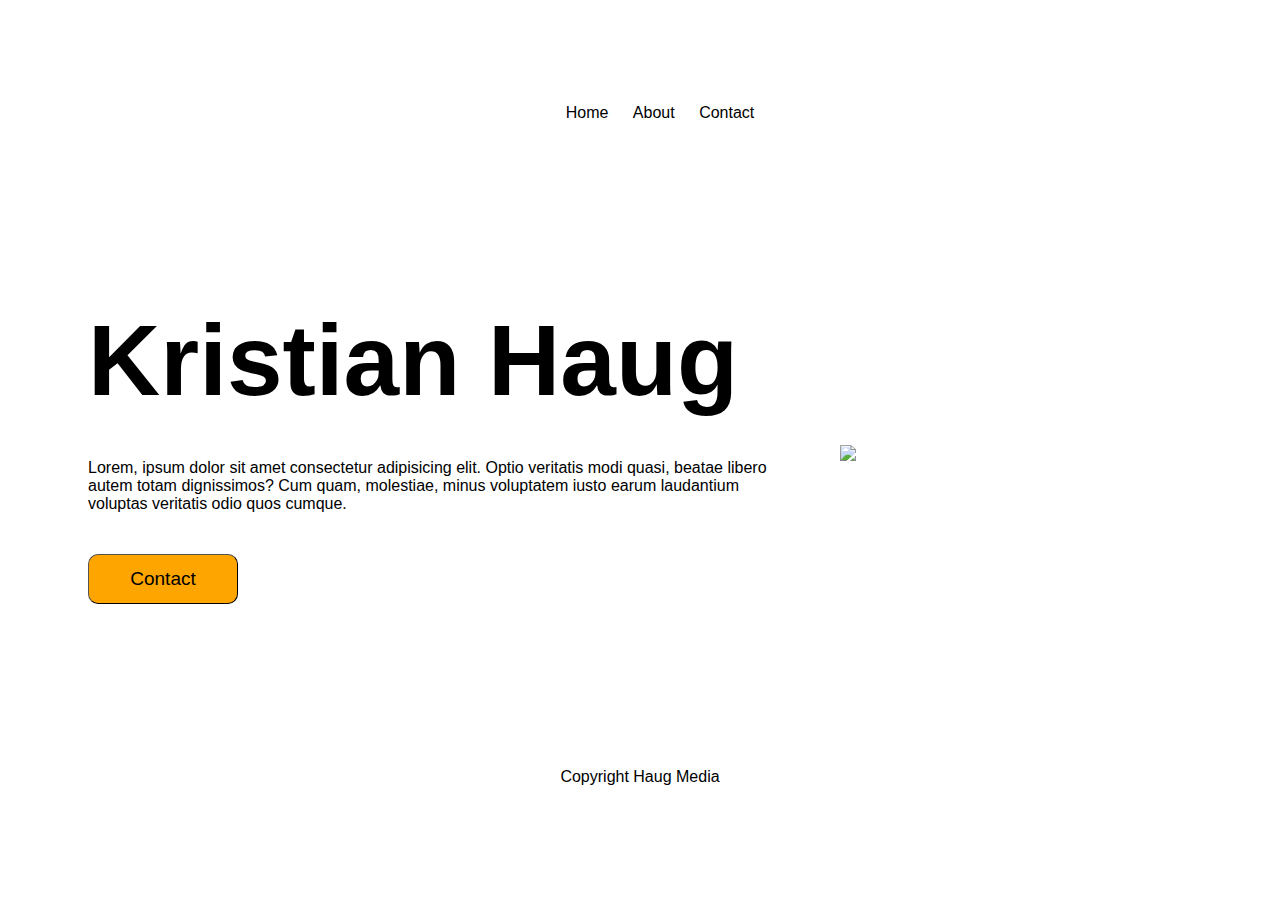
==== index.html @ b012b88b "Add files via upload" ====
<!DOCTYPE html>
<html lang="en">
<head>
    <meta charset="UTF-8">
    <meta name="viewport" content="width=device-width, initial-scale=1.0">
    <link href="style.css" rel="stylesheet" type="text/css">
    <title>WS17</title>
</head>
<body>
    <div class="mainwrapper">
    <nav>
        <ul> 
            <li class="nav">Home</li>
            <li class="nav">About</li>
            <li class="nav">Contact</li>
        </ul>
    </nav>
    <main class="hero">
        <div class="contentcontainer">
            <div class="h1container">
                <h1>Kristian Haug</h1> 
                <p>Lorem, ipsum dolor sit amet consectetur adipisicing elit. Optio veritatis modi quasi, beatae libero autem totam dignissimos? Cum quam, molestiae, minus voluptatem iusto earum laudantium voluptas veritatis odio quos cumque.</p>
                <button>Contact</button>
            </div>               
            <div class="imgcontainer">
                <img src="images/Haug Estera Rezised.jpg">
            </div>
        </div>
    </main>
</div>
    <footer>Copyright Haug Media</footer>
</body>
</html>
---- style.css ----
body {
    display: flex;
    flex-direction: column;
    align-items: center;
    padding: 5rem;
    font-family: Verdana, Geneva, Tahoma, sans-serif;
}

main {
    display: flex;
    align-items: center;
    height: 70vh;
  
}

.contentcontainer {
    display: grid;
    grid-template-columns: 2fr 1fr;
    gap: 35px;
}

h1 {
    font-size: 100px;
    font-family: Verdana, Geneva, Tahoma, sans-serif;
    margin: 0;
}

.h1container {
    display: flex;
    flex-direction: column;
    justify-content: center;
    gap: 25px;
}

.mainwrapper {
    max-width: 1440px;
}

button {
    width: 150px;
    height: 50px;
    border-radius: 10px;
    border-width: 1px;
    background-color: #ffa500;
    font-size: 19px;
    font-weight: 300;
    align-self: flex-start;
}
li {
    list-style: none;
    display: inline;
    margin: 10px;
}
.imgcontainer {
    display: flex;
    justify-content: center;
    align-items: center;
}
img {
    width: 75%;
    min-width: 347px;
}

nav {
    display: flex;
    justify-content: space-around;
}

footer {
    display: flex;
    justify-content: center;
}
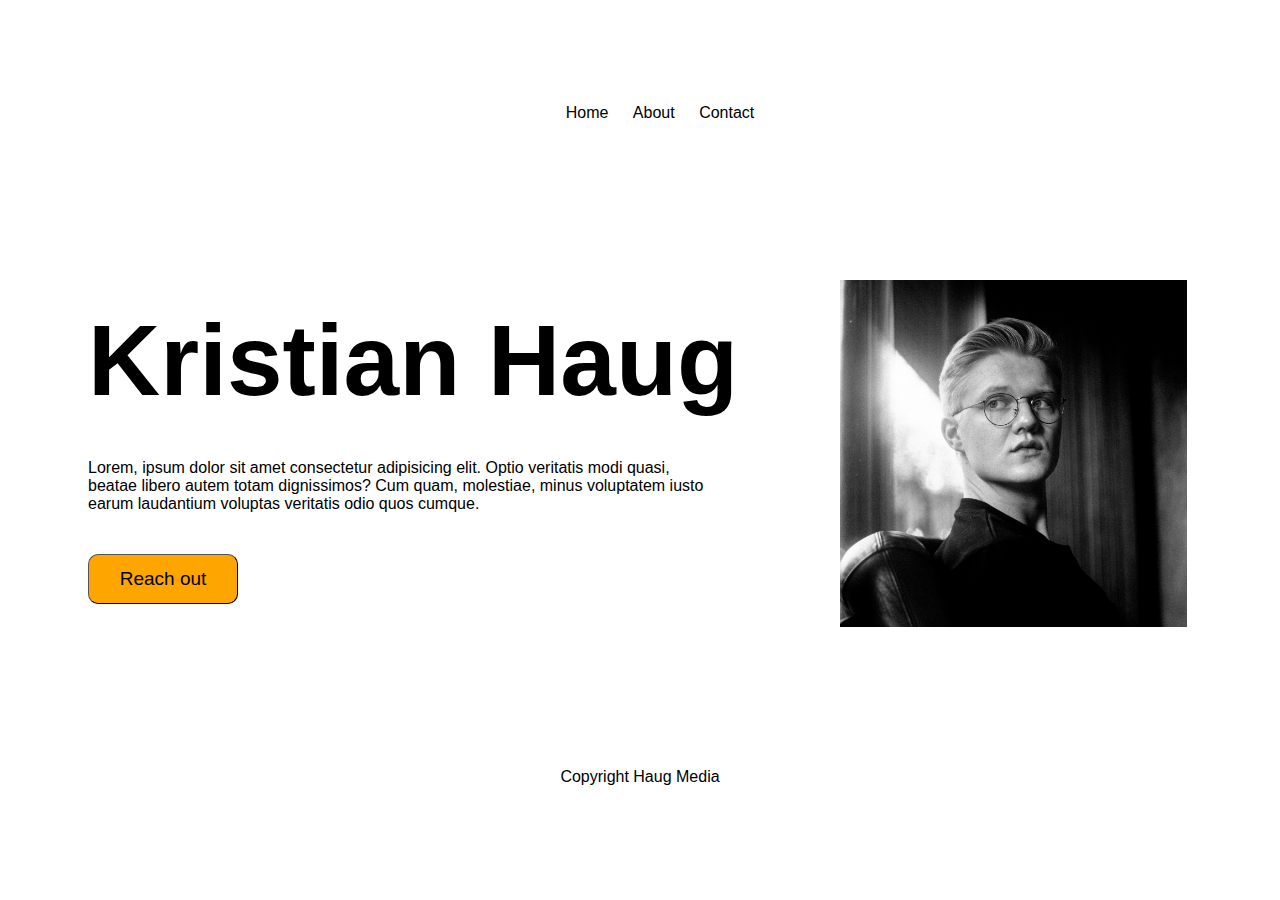
==== commit 447a7fc6: "Add files via upload" ====
--- a/index.html
+++ b/index.html
@@ -19,8 +19,8 @@
         <div class="contentcontainer">
             <div class="h1container">
                 <h1>Kristian Haug</h1> 
-                <p>Lorem, ipsum dolor sit amet consectetur adipisicing elit. Optio veritatis modi quasi, beatae libero autem totam dignissimos? Cum quam, molestiae, minus voluptatem iusto earum laudantium voluptas veritatis odio quos cumque.</p>
-                <button>Contact</button>
+                <p id="bodyTxt">Lorem, ipsum dolor sit amet consectetur adipisicing elit. Optio veritatis modi quasi, beatae libero autem totam dignissimos? Cum quam, molestiae, minus voluptatem iusto earum laudantium voluptas veritatis odio quos cumque.</p>
+                <button id="contactBtn">Reach out</button>
             </div>               
             <div class="imgcontainer">
                 <img src="images/Haug Estera Rezised.jpg">
@@ -29,5 +29,6 @@
     </main>
 </div>
     <footer>Copyright Haug Media</footer>
+    <script src="script.js" type="text/javascript"></script>
 </body>
 </html>--- a/style.css
+++ b/style.css
@@ -32,6 +32,10 @@
     gap: 25px;
 }
 
+p {
+    padding-right: 5rem;
+}
+
 .mainwrapper {
     max-width: 1440px;
 }
@@ -45,6 +49,10 @@
     font-size: 19px;
     font-weight: 300;
     align-self: flex-start;
+}
+
+button:hover {
+    cursor: pointer;
 }
 li {
     list-style: none;
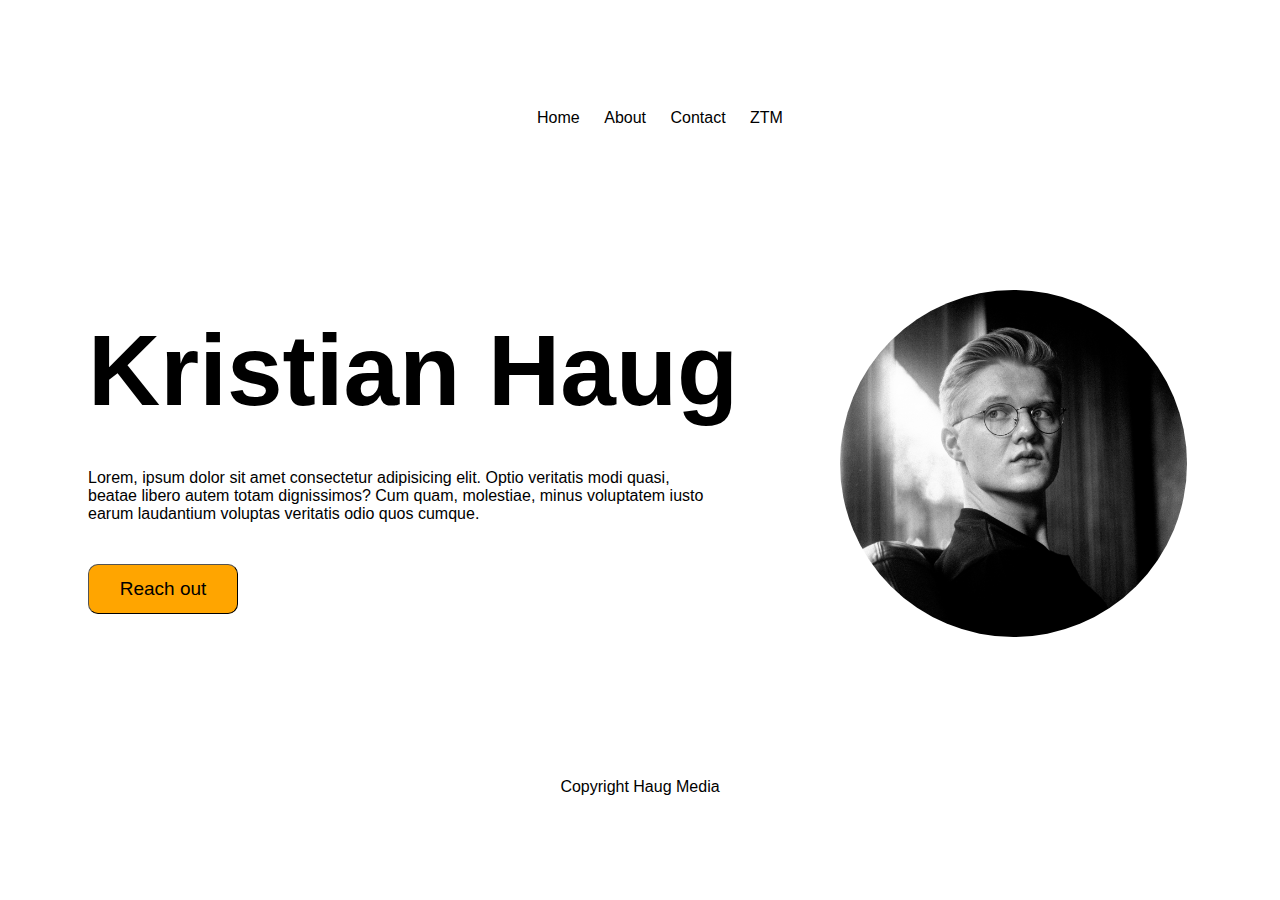
==== commit 9693ffe4: "Add files via upload" ====
--- a/index.html
+++ b/index.html
@@ -13,6 +13,7 @@
             <li class="nav">Home</li>
             <li class="nav">About</li>
             <li class="nav">Contact</li>
+            <a href="ztm.html"><li class="nav">ZTM</li></a>
         </ul>
     </nav>
     <main class="hero">
--- a/style.css
+++ b/style.css
@@ -1,3 +1,4 @@
+
 body {
     display: flex;
     flex-direction: column;
@@ -10,6 +11,7 @@
     display: flex;
     align-items: center;
     height: 70vh;
+    min-height: 600px;
   
 }
 
@@ -25,6 +27,10 @@
     margin: 0;
 }
 
+a {
+    text-decoration: none;
+    color: black;
+}
 .h1container {
     display: flex;
     flex-direction: column;
@@ -35,6 +41,8 @@
 p {
     padding-right: 5rem;
 }
+
+
 
 .mainwrapper {
     max-width: 1440px;
@@ -59,6 +67,10 @@
     display: inline;
     margin: 10px;
 }
+
+li:hover {
+    cursor: pointer;
+}
 .imgcontainer {
     display: flex;
     justify-content: center;
@@ -67,11 +79,13 @@
 img {
     width: 75%;
     min-width: 347px;
+    border-radius: 50%;
 }
 
 nav {
     display: flex;
     justify-content: space-around;
+    margin: 5px;
 }
 
 footer {
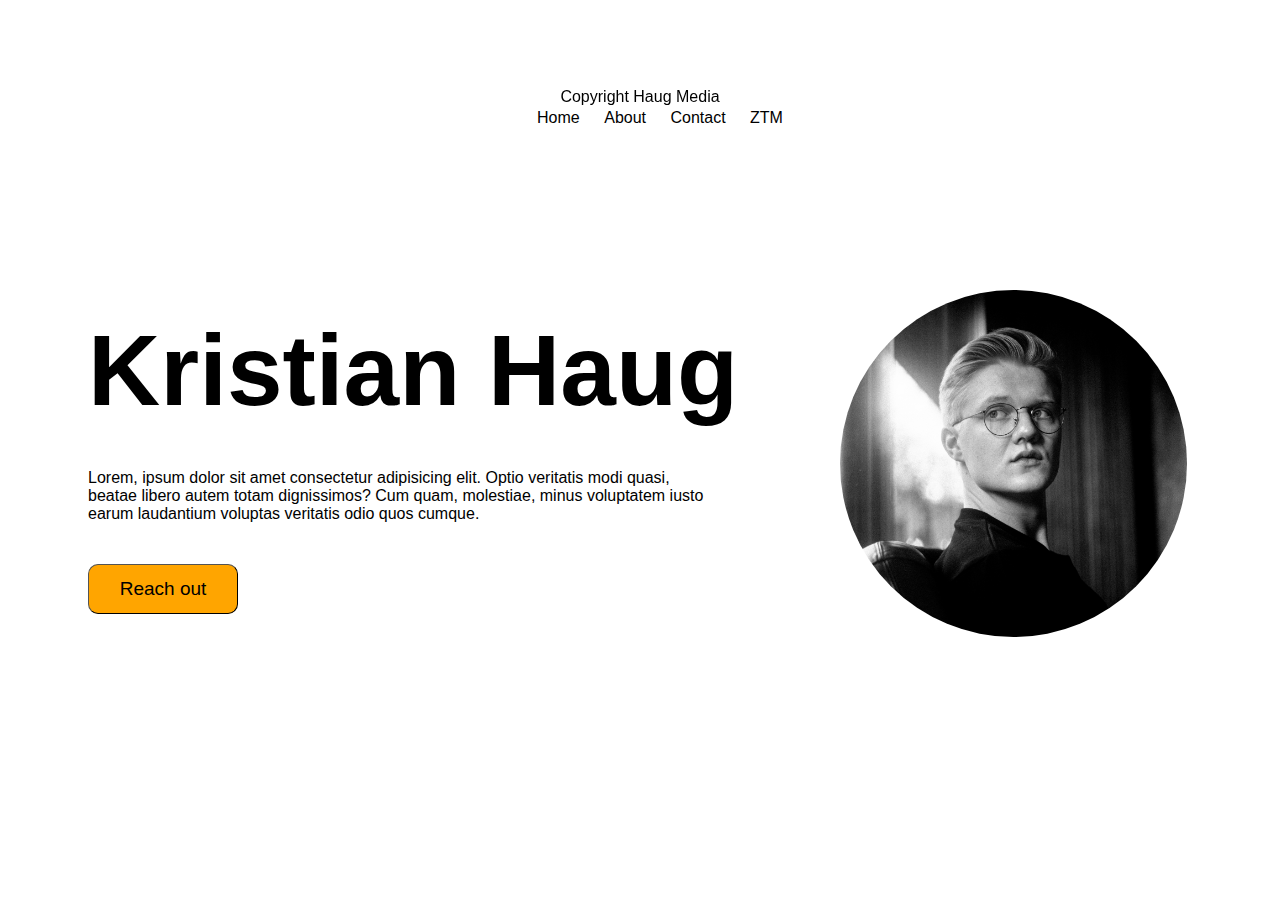
==== commit 19782d55: "Add files via upload" ====
--- a/index.html
+++ b/index.html
@@ -13,7 +13,7 @@
             <li class="nav">Home</li>
             <li class="nav">About</li>
             <li class="nav">Contact</li>
-            <a href="ztm.html"><li class="nav">ZTM</li></a>
+            <li class="nav"><a href="ztm.html"></a>ZTM</a></li>
         </ul>
     </nav>
     <main class="hero">
@@ -24,7 +24,7 @@
                 <button id="contactBtn">Reach out</button>
             </div>               
             <div class="imgcontainer">
-                <img src="images/Haug Estera Rezised.jpg">
+                <img src="images/Haug Estera Rezised.jpg" alt="picture of blonde norwegian black and white handsome">
             </div>
         </div>
     </main>
--- a/style.css
+++ b/style.css
@@ -89,6 +89,69 @@
 }
 
 footer {
-    display: flex;
-    justify-content: center;
-}+    position: fixed;
+}
+
+@media only screen and (max-width: 600px) {
+    body {
+
+    }
+    h1 {
+        font-size: 2rem;
+        margin: 10px;
+        padding: 0px 20px;
+    }
+
+    h2 {
+        font-size: 0.6rem;
+    }
+
+    li {
+        font-size: 0.8rem;
+    }
+    ul {
+        display: flex;
+        justify-content: center;
+        align-items: center;
+        padding: 0;
+        margin: 0;
+    }
+
+    p {
+        padding: 0;
+        margin-bottom: 150px;
+    }
+
+    img {
+        width: 75%;
+        min-width: 150px;
+        border-radius: 50%;
+    }
+
+    .contentcontainer {
+        display: grid;
+        margin-top: 100px;
+        grid-template-columns: 1fr;
+        gap: 35px;
+    }
+
+    .mainwrapper {
+        max-width: 1440px;
+        margin: 0;
+    }
+    #bodyTxt {
+        margin-bottom: 0px;
+        padding: 0px 30px;
+    }
+    body {
+        padding: 5px;
+    }
+    footer {
+        margin: 5px;
+        display: inline;
+    }
+    button {
+        align-self: center;
+        margin: 20px 0px;
+    }
+  }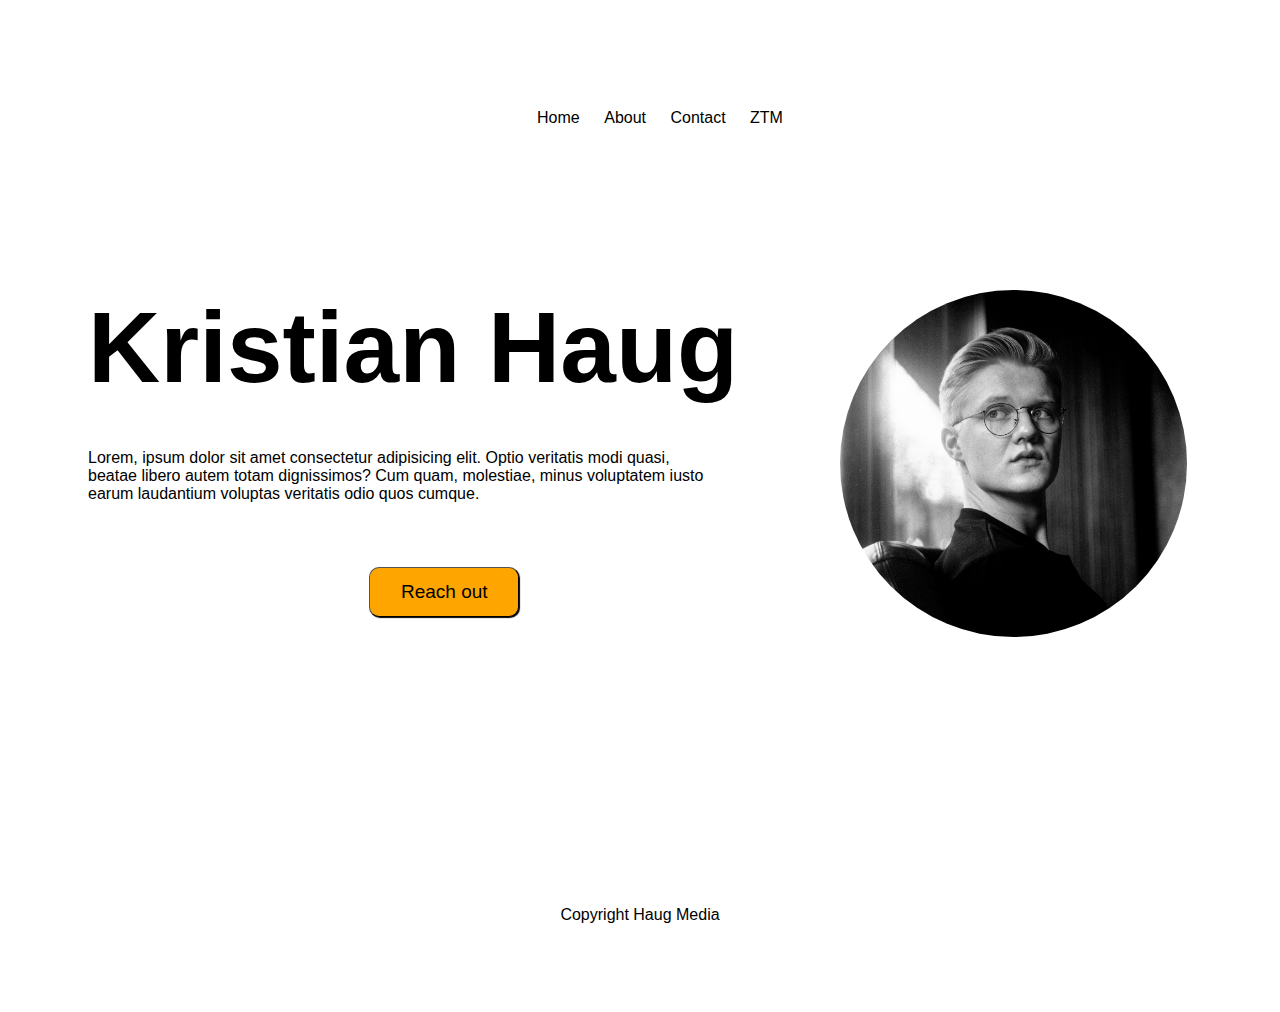
==== commit 54ebc925: "Add files via upload" ====
--- a/index.html
+++ b/index.html
@@ -13,7 +13,7 @@
             <li class="nav">Home</li>
             <li class="nav">About</li>
             <li class="nav">Contact</li>
-            <li class="nav"><a href="ztm.html"></a>ZTM</a></li>
+            <li class="nav"><a href="ztm.html">ZTM</a></li>
         </ul>
     </nav>
     <main class="hero">
@@ -28,8 +28,10 @@
             </div>
         </div>
     </main>
+    <footer>
+         Copyright Haug Media
+    </footer>
 </div>
-    <footer>Copyright Haug Media</footer>
     <script src="script.js" type="text/javascript"></script>
 </body>
 </html>--- a/style.css
+++ b/style.css
@@ -34,8 +34,7 @@
 .h1container {
     display: flex;
     flex-direction: column;
-    justify-content: center;
-    gap: 25px;
+    justify-content: space-between;
 }
 
 p {
@@ -56,11 +55,13 @@
     background-color: #ffa500;
     font-size: 19px;
     font-weight: 300;
-    align-self: flex-start;
+    align-self: start;
+    box-shadow: 1px 1px 1px black;
 }
 
 button:hover {
     cursor: pointer;
+    scale: 1.05;
 }
 li {
     list-style: none;
@@ -89,7 +90,9 @@
 }
 
 footer {
-    position: fixed;
+    width: 100%;
+    margin-top: 10rem;
+    text-align: center;
 }
 
 @media only screen and (max-width: 600px) {
@@ -97,9 +100,14 @@
 
     }
     h1 {
-        font-size: 2rem;
+        font-size: 2.4rem;
         margin: 10px;
         padding: 0px 20px;
+        text-align: center;
+    }
+
+    .h1container {
+        gap: 1rem;
     }
 
     h2 {
@@ -123,16 +131,18 @@
     }
 
     img {
-        width: 75%;
+        width: 60%;
         min-width: 150px;
         border-radius: 50%;
+    }
+    .imgcontainer {
+        margin: 2rem 0;
     }
 
     .contentcontainer {
         display: grid;
         margin-top: 100px;
         grid-template-columns: 1fr;
-        gap: 35px;
     }
 
     .mainwrapper {
@@ -146,12 +156,12 @@
     body {
         padding: 5px;
     }
-    footer {
-        margin: 5px;
-        display: inline;
+
     }
     button {
         align-self: center;
         margin: 20px 0px;
     }
+  footer {
+    margin-top: 8rem;
   }